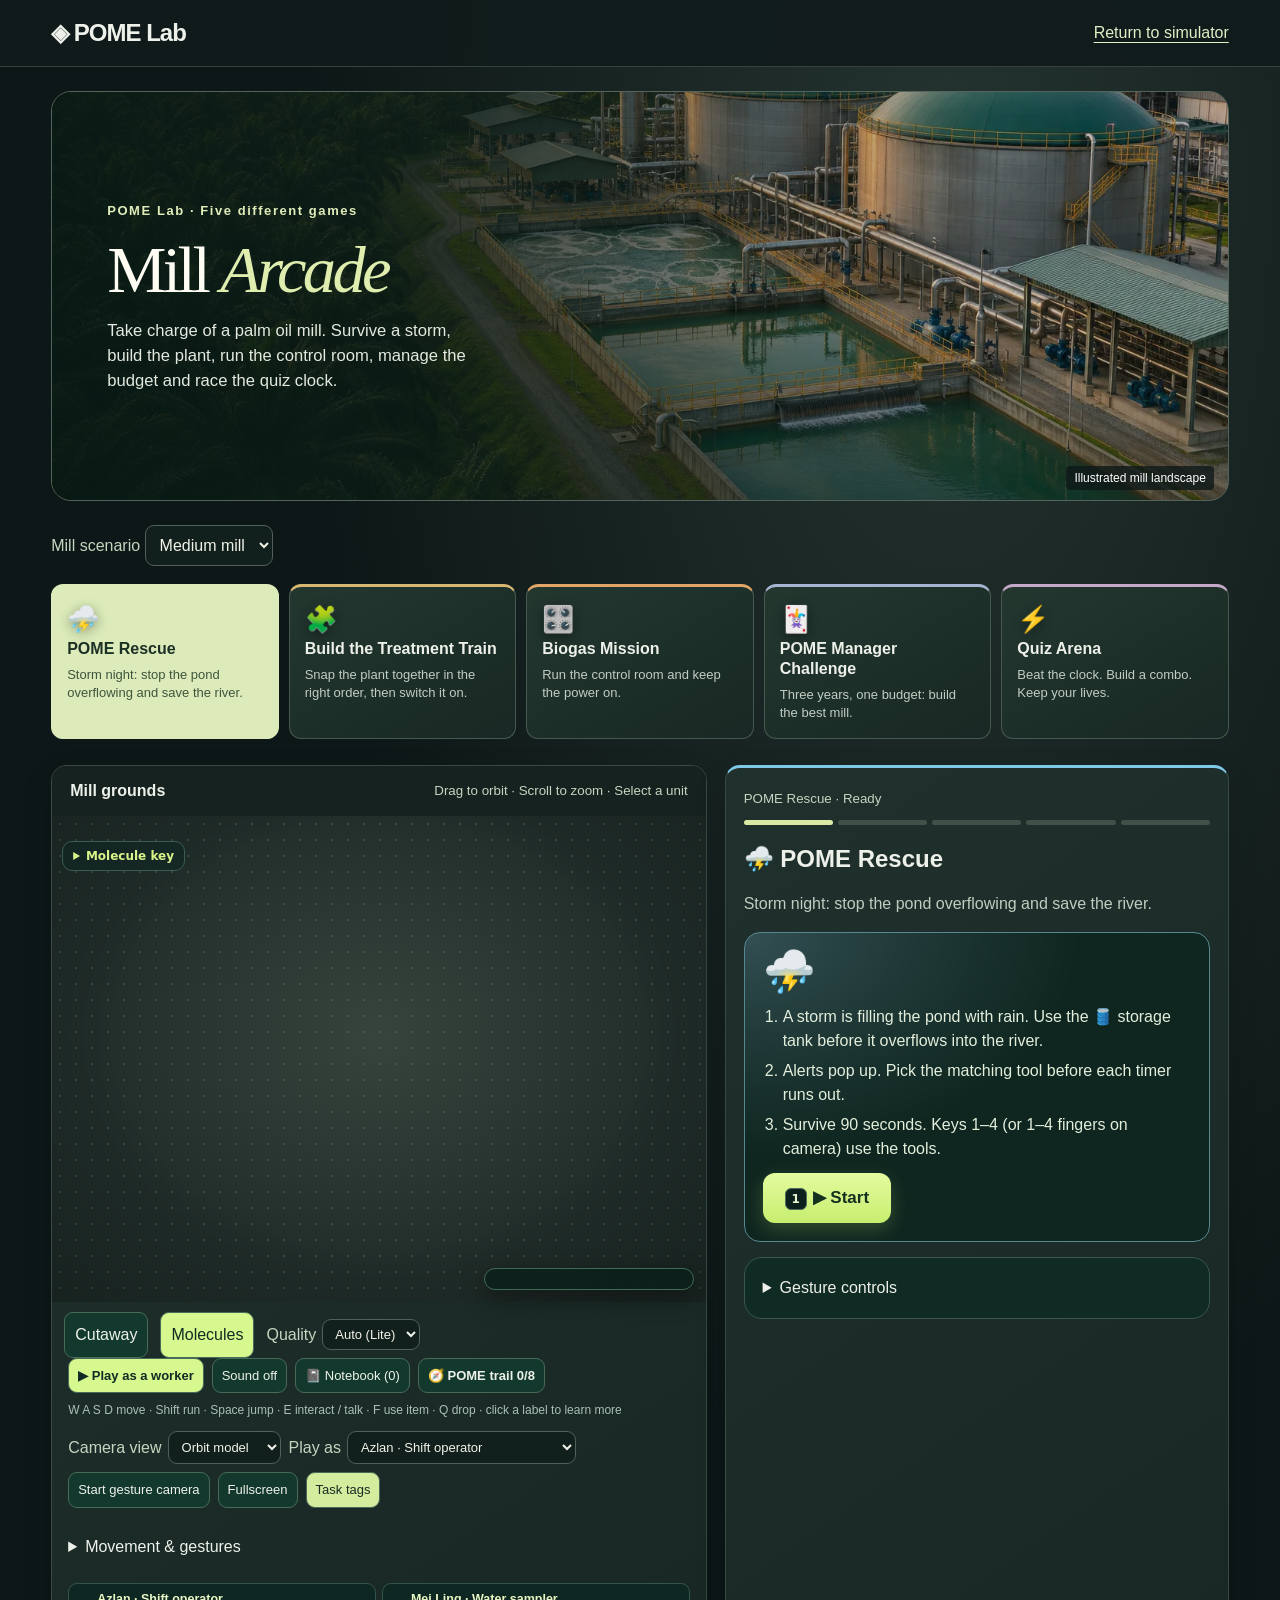
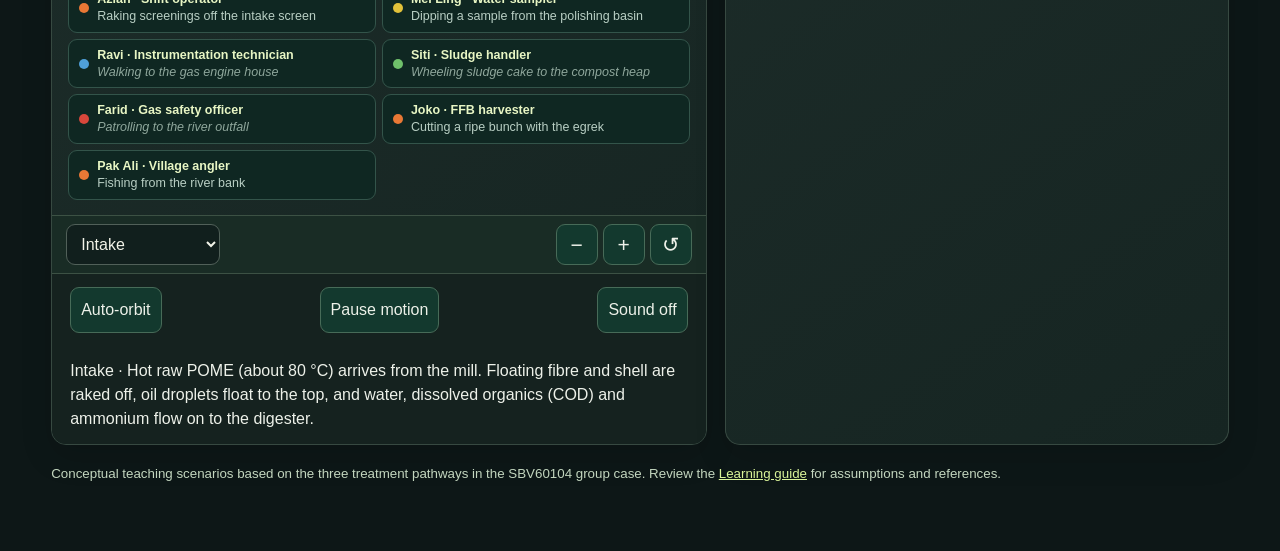
==== arcade.html @ a476e7a6 "Bring the conventional ponds to life: working crew, play mode, molecules - Seven workers with real p" ====
<!doctype html>
<html lang="en"><meta charset="utf-8"><meta name="viewport" content="width=device-width,initial-scale=1"><title>POME Lab · Mill Arcade</title>
<style>
:root{color-scheme:dark;font:16px/1.5 system-ui,sans-serif;color:#eff5df;background:#081e1a}*{box-sizing:border-box}body{margin:0}main,header{max-width:1450px;margin:auto;padding:20px 4vw}header{display:flex;align-items:center;justify-content:space-between;border-bottom:1px solid #416457}a{color:#daf599}button,select,textarea{font:inherit;color:inherit;background:#13392e;border:1px solid #476b58;border-radius:9px;padding:10px;cursor:pointer}button:hover,button:focus-visible,select:focus-visible{outline:2px solid #d4f982}button:disabled{opacity:.65;cursor:default}h1{font-size:clamp(36px,6vw,74px);letter-spacing:-.065em;line-height:1;margin:15px 0;color:#e2fba1}h2{line-height:1.15}p{color:#bfcec0}.layout{display:grid;grid-template-columns:minmax(0,1.55fr) minmax(285px,.85fr);gap:18px}.world,article,details,.record{border:1px solid #385749;border-radius:18px;background:#102b24;padding:18px}.world{padding:0;overflow:hidden;align-self:start}.toolbar{display:flex;align-items:center;justify-content:space-between;gap:8px;flex-wrap:wrap;padding:12px 16px}.world canvas{width:100%;height:clamp(330px,50vh,640px);display:block;touch-action:none}.games{display:grid;grid-template-columns:repeat(auto-fit,minmax(155px,1fr));gap:8px;margin:18px 0}.games button{text-align:left}.games button[aria-pressed=true],.primary{background:#d7f88e;color:#102b24}.actions button{display:block;width:100%;text-align:left;margin:8px 0}.actions b{display:inline-block;margin-right:10px;color:#d9fa95}small,label{color:#c3d6bf}details,.record{margin-top:15px}summary{cursor:pointer}textarea{width:100%;min-height:70px}progress{accent-color:#cafa79}.result{border-left:3px solid #d7f88e;padding-left:12px}.record{background:#173428}.record li{margin-bottom:5px}[hidden]{display:none!important}@media(max-width:800px){.layout{grid-template-columns:1fr}.world canvas{height:340px}.games{display:flex;overflow:auto}.games button{min-width:145px}}@media print{body{background:white;color:black}header,main>:not(.record),.record button{display:none}.record{background:white;color:black;border:2px solid black}.record p{color:black}}
</style><link rel="stylesheet" href="field.css?v=mission3">
<link rel="stylesheet" href="gesture/panel.css"><link rel="stylesheet" href="process/explore.css?v=shift18"><link rel="stylesheet" href="process/play.css?v=shift18"><link rel="stylesheet" href="games.css?v=shift18"><header><b>◈ POME Lab</b><a href="./index.html">Return to simulator</a></header>
<main><figure class="field-cover"><div><span class="eyebrow">POME Lab · Five different games</span><h1>Mill <em>Arcade</em></h1><p>Take charge of a palm oil mill. Survive a storm, build the plant, run the control room, manage the budget and race the quiz clock.</p></div><figcaption>Illustrated mill landscape</figcaption></figure>
<label>Mill scenario <select id="scenario"><option value="small">Small mill</option><option value="medium" selected>Medium mill</option><option value="large">Large mill</option></select></label>
<div class="games" id="games" aria-label="Choose a game"></div><div class="layout"><div class="world"><div class="toolbar"><b>Mill grounds</b><small>Drag to orbit · Scroll to zoom · Select a unit</small></div><canvas id="plant" tabindex="0" aria-label="Interactive three-dimensional palm oil mill"></canvas><div class="toolbar"><button id="orbit">Auto-orbit</button><button id="motion">Pause motion</button><button id="sound">Sound off</button></div><div class="toolbar"><span id="inspect" aria-live="polite">Select a plant unit to inspect it.</span></div></div>
<article><small id="progress"></small><h2 id="mission"></h2><p id="brief"></p><div class="actions" id="actions"></div><p id="feedback" role="status"></p><button class="primary" hidden id="next">Continue</button><details><summary>Gesture controls</summary><section id="gesturePanel" lang="ms"><h2>Kawalan gesture</h2><label for="power">Mod kawalan</label> <select id="power"><option value="gesture">1–4 Jari</option><option value="face">Gerak Kepala</option><option value="orb">Magic Orb</option><option value="fire">Fireball</option><option value="menu">Kursor AI &amp; loji 3D</option><option value="practice">Akademi Gesture</option><option value="board">Padankan stesen rawatan</option><option value="valve">Latihan injap aliran</option></select><p id="powerHint"></p><button id="aiCursorToggle" disabled>Kamera kuiz</button> <button id="cameraHelpTop">Bantuan kamera</button> <button id="gestureSettings">Tetapan</button> <button id="gestureReset">Reset kawalan</button><p data-camera-status role="status">Kamera belum aktif.</p><div id="activity"></div></section></details></article></div>
<section class="record" hidden id="record"><h2>Certificate of participation</h2><p id="summary"></p><ol id="log"></ol><label>Participant name (optional)<input id="learner" placeholder="Your name" style="display:block;width:100%;padding:8px;margin-bottom:10px"></label><label>Explain your recommendation and one condition the mill must meet.<textarea id="reflection"></textarea></label><button id="print">Print / save as PDF</button> <button id="again">Play again</button></section><p><small>Conceptual teaching scenarios based on the three treatment pathways in the SBV60104 group case. Review the <a href="./index.html">Learning guide</a> for assumptions and references.</small></p></main>
<script src="plant.js?v=gesture5"></script><script src="missions.js?v=shift18"></script><dialog id="modal"><button id="closeModal" class="close-btn" aria-label="Tutup">×</button><div id="modalBody"></div></dialog><div id="toast" role="status"></div>
<aside id="cameraDock" class="camera-dock" hidden aria-label="Kawalan kamera"><div class="camera-dock-head"><b id="cameraMode">KAMERA AI</b><button id="cameraMinimize" aria-expanded="true" aria-controls="cameraBody" aria-label="Kecilkan atau besarkan kamera">−</button></div><div id="cameraBody"><div class="camera-box"><video id="cameraVideo" autoplay muted playsinline webkit-playsinline></video><canvas id="handCanvas" aria-hidden="true"></canvas></div><div id="fingerLabel" class="finger-label">Pengesanan belum bermula</div></div><div id="trackingQuality" class="tracking-quality" aria-live="off">Tangan belum dikesan</div><div id="calibrationHUD" class="calibration-hud" hidden><strong id="calibrationTitle"></strong><p id="calibrationInstruction"></p><progress id="calibrationProgress" max="1" value="0"></progress><button id="calibrationCancel" class="btn ghost">Batal kalibrasi</button></div><p id="cameraStatus" class="camera-status" role="status" aria-live="polite">Kamera belum aktif.</p><div class="camera-controls"><button class="btn" id="cameraStart">Aktifkan kamera</button><button class="btn ghost" id="cameraStop" disabled>Tutup</button><button class="btn ghost" id="cameraFlip" aria-label="Tukar kamera depan atau belakang">↻ Kamera</button><button class="btn ghost" id="faceCalibrate" hidden>Kalibrasi wajah</button><button class="btn ghost" id="handCalibrate">Kalibrasi tangan</button><button class="btn ghost" id="cameraSettingsBtn">⚙ Kawalan</button><button class="btn ghost" id="cameraHelpBtn">Bantuan kamera</button></div><label class="toggle-row"><input type="checkbox" id="cameraCompatible">Mod Serasi (kamera asas)</label></aside>
<section id="cameraHelp" class="camera-help-panel" hidden aria-label="Bantuan izin kamera"><button id="cameraHelpClose" class="close-btn" aria-label="Tutup bantuan kamera">×</button><div class="eyebrow">ANDROID · IPHONE · IPAD · TABLET</div><h2>Tiada prompt kamera?</h2><p id="cameraContext"></p><ol><li>Buka pautan permainan terus dalam <b>Chrome pada Android</b> atau <b>Safari pada iPhone/iPad</b>. Pelayar dalam WhatsApp, Instagram atau aplikasi lain mungkin menyekat permintaan kamera.</li><li>Tekan <b>Aktifkan kamera</b>, kemudian pilih <b>Benarkan / Allow</b> pada prompt pelayar.</li><li>Jika pernah disekat, buka tetapan laman pada ikon di sebelah alamat. Benarkan Kamera dan muat semula. Semak juga izin kamera pelayar dalam tetapan peranti.</li><li>Tutup aplikasi kamera atau panggilan video lain. Cuba <b>Mod Serasi</b> atau tukar kamera.</li></ol><p>Pelayar dan peranti mengawal izin kamera. Permainan tidak boleh memaksa prompt atau membatalkan sekatan peranti.</p><div class="actions-row"><a id="cameraDirect" class="btn" rel="noopener" target="_blank">Buka tab penuh ↗</a><a id="cameraChrome" class="btn secondary" hidden>Buka Chrome ↗</a><button id="cameraCopy" class="btn secondary">Salin pautan</button></div><input id="cameraUrl" readonly hidden aria-label="Pautan permainan untuk disalin"></section>
<div id="ai-virtual-cursor" class="ai-virtual-cursor" hidden aria-hidden="true"><span>✦</span></div>
<script src="gesture/camera-support.js"></script><script src="arcade.js?v=shift18"></script>
<script type="module" src="gesture/pome.mjs?v=shift3"></script></html>
---- field.css ----
@media screen {
:root{--bg:#0d1717;--panel:#172525;--line:#35433e;--muted:#bdc9be;--lime:#ddf3a3;color-scheme:dark}
body{background:radial-gradient(ellipse at 74% 8%,#243330 0,transparent 48%),#0d1717;color:#edf1e9;font-family:Inter,"Segoe UI",sans-serif}
header{max-width:none;margin:0;padding:15px max(4%,calc((100vw - 1440px)/2));background:#101b1bf2;border-bottom:1px solid #34433d;gap:24px}
header .brand,header>b{font-weight:750;letter-spacing:-1px;font-size:24px;white-space:nowrap}header .tag{display:none}
header a{color:#e1eec6;text-underline-offset:4px}nav{align-items:center;gap:4px}nav button{border-radius:40px;padding:8px 15px}
main{max-width:1540px;margin:auto;padding:24px 4% 50px}
.field-cover{position:relative;isolation:isolate;overflow:hidden;padding:clamp(25px,4.3vw,70px);min-height:clamp(300px,32vw,450px);border:1px solid #53645a;border-radius:20px;display:flex;align-items:center;margin:0 0 24px;background:#203329 url('mill-aerial.webp') center 52% / cover}
.field-cover:before{content:"";position:absolute;inset:0;background:linear-gradient(90deg,#081915ee 0%,#0a1b16c9 32%,#0a191651 63%,#0b1a170c 100%),linear-gradient(0deg,#13211e70,transparent 45%);z-index:-1}
.field-cover h1{font-family:Georgia,"Times New Roman",serif;font-weight:400;font-size:clamp(45px,5.2vw,85px);line-height:.99;letter-spacing:-.055em;margin:15px 0;color:#fffdf3}
.field-cover h1 em{font-weight:400;color:#dfedaf;font-style:italic}.field-cover p{max-width:39ch;color:#e3e9de;margin:16px 0 0;font-size:clamp(15px,1.3vw,19px);text-wrap:pretty}
.field-cover .eyebrow{color:#e1ecbb;font:650 13px/1.4 "Segoe UI",sans-serif;letter-spacing:.12em}.field-cover figcaption{position:absolute;right:14px;bottom:10px;font-size:12px;background:#0d1919c9;padding:3px 8px;border-radius:4px;color:white}
.grid{grid-template-columns:minmax(255px,.8fr) minmax(0,2.4fr)}.panel,.world,article,.metric,.record,.timeline div{background:linear-gradient(145deg,#20302d,#162522);border-color:#374941;border-radius:15px;box-shadow:0 12px 32px #0002}
.controls label,.metric span{color:#d0d9cc}.controls select,select,textarea{background:#111f1d;color:#f2f3e8;border-color:#516059}.options button,.games button,.actions button{background:#1b2927;border:1px solid #46584f;transition:background .16s,border-color .16s}
.options button:hover,.actions button:hover,.games button:hover{background:#324834;color:#f2f4de;border-color:#bbd387}.options button.active,.games button[aria-pressed=true]{background:#d9eab0;color:#1e3023;border-color:#e3eebe}
.stage,.world canvas{background-color:#202c29;background-image:radial-gradient(ellipse at 50% 45%,#61746555,transparent 65%),radial-gradient(#a4bd9b35 .8px,transparent .9px);background-size:auto,16px 16px}.world canvas{height:clamp(350px,48vh,570px)}
.detail,.world .toolbar{background:#15221f}.toolbar{padding:13px 18px}.toolbar button{min-height:40px}.stagehead{align-items:center}.metric strong{font-variant-numeric:tabular-nums;color:#deedbc}
.games{gap:8px}.games button{padding:14px 16px;align-content:center}.actions button{padding:12px 15px}.actions b{display:inline-grid;place-items:center;width:28px;height:28px;background:#30443a;border-radius:6px;color:#ecf8d2}
.result{background:#263d30;padding:12px 16px;color:#eff4e6}.world{overflow:hidden}.stage svg{height:clamp(280px,30vw,420px)}
@media(max-width:800px){header{flex-wrap:wrap;gap:6px}header nav{margin-top:0;max-width:100%}nav button,nav a{font-size:14px}.grid{grid-template-columns:1fr}.field-cover{min-height:295px}.field-cover:before{background:linear-gradient(90deg,#091914e0,#11251c83 73%,#081a1644)}.field-cover figcaption{font-size:10px}.games{scroll-snap-type:x proximity}.games button{scroll-snap-align:start}.stagehead{flex-wrap:wrap}.world canvas{height:350px}main{padding:16px 4% 42px}}
}
@media screen {
.games{display:grid;grid-template-columns:repeat(5,minmax(0,1fr));gap:10px;margin:18px 0 26px}
.games button{display:flex;flex-direction:column;align-items:flex-start;justify-content:flex-start;gap:7px;position:relative;padding:19px 15px 16px;border-radius:12px;border-top:3px solid var(--mission-tone,#76ada5);background:linear-gradient(150deg,#23372f,#182824)}
.games button[data-id=train]{--mission-tone:#d7b772}.games button[data-id=biogas]{--mission-tone:#e2a568}.games button[data-id=manager]{--mission-tone:#a7b5d2}.games button[data-id=arena]{--mission-tone:#c5a9c9}
.games strong{font-weight:650;line-height:1.25}.games small{font-size:13px;line-height:1.4;color:#c1cdc3}.games button[aria-pressed=true]{background:#dcebb9;border-color:#dcebb9;color:#1c3025}.games button[aria-pressed=true] small{color:#3d553e}
.camera-bar{display:flex;align-items:center;justify-content:flex-end;gap:5px;padding:8px 14px;background:#192c25;border-block:1px solid #3c5144}.camera-bar select{margin-right:auto;max-width:55%}.camera-bar button{min-width:42px;font-size:21px;line-height:1;padding:9px}
.mission-track{display:flex;gap:5px;margin:10px 0 20px}.mission-track span{height:5px;border-radius:4px;flex:1;background:#40514a}.mission-track span.complete{background:#82b89a}.mission-track span.current{background:#daeaa4}
.actions button[data-outcome]{opacity:1}.actions button[data-outcome=success]{border-color:#a8d397;background:#2a4331}.actions button[data-outcome=review]{border-color:#d9b583;background:#443a29}
@media(max-width:950px){.games{display:flex;overflow-x:auto;padding-bottom:6px}.games button{min-width:180px;max-width:205px;flex:1 0 auto}}
}
---- gesture/panel.css ----
[hidden]{display:none!important}.ai-toggle,.camera-help-top{border:1px solid #38605e;border-radius:10px;background:#143b3d;color:var(--mint);padding:10px 12px;min-height:44px;white-space:nowrap;font-size:11px}.ai-toggle[aria-pressed=true]{box-shadow:0 0 18px #74edc82b;background:#21574f}.camera-help-top{background:var(--panel);min-width:44px}.camera-dock{position:fixed;right:18px;bottom:max(18px,env(safe-area-inset-bottom));width:292px;z-index:60;background:#0b2332f5;border:1px solid #3f686b;border-radius:17px;padding:12px;box-shadow:0 12px 60px #0009;max-height:85dvh;overflow:auto;backdrop-filter:blur(18px)}.camera-dock-head{display:flex;align-items:center;justify-content:space-between;gap:10px;font-size:10px;color:var(--mint);letter-spacing:1.5px}.camera-dock-head button{border:0;background:#1c3c49;border-radius:8px;min-width:44px;min-height:36px;font-size:22px}.camera-dock .camera-box{position:relative;aspect-ratio:4/3;height:auto;max-height:none;margin-top:8px;border:1px solid var(--line);border-radius:10px;overflow:hidden;background:#030d14}.camera-box video,.camera-box canvas{position:absolute;inset:0;width:100%;height:100%;object-fit:fill;transform:scaleX(-1)}.camera-box video{display:block}.camera-dock .camera-status{margin:9px 0;font-size:11px;line-height:1.5;min-height:32px}.finger-label{padding:8px 2px 0;color:#ffe290;font-size:10px;line-height:1.5}.camera-controls{display:flex;gap:6px;flex-wrap:wrap}.camera-dock .btn{padding:9px 10px;font-size:10px;min-height:40px}.camera-dock .toggle-row{margin:10px 0 0}.camera-dock.minimized #cameraBody{display:none}.camera-dock.minimized .camera-status{max-height:36px;overflow:hidden}.camera-help-panel{position:fixed;inset:50% auto auto 50%;transform:translate(-50%,-50%);z-index:90;width:min(620px,calc(100% - 24px));max-height:90dvh;overflow:auto;border:1px solid #57797e;background:#102b3a;border-radius:20px;padding:30px;box-shadow:0 0 0 100vmax #020b14c9}.camera-help-panel h2{margin-top:16px}.camera-help-panel li{margin-bottom:12px;line-height:1.65;color:#bed1d9}.camera-help-panel p{font-size:12px}.camera-help-panel ol{padding-left:22px}.camera-help-panel input{width:100%;padding:12px;background:var(--bg);color:var(--text)}.actions-row{display:flex;flex-wrap:wrap;gap:9px}.ai-virtual-cursor{position:fixed;z-index:2000;pointer-events:none;width:48px;height:48px;transform:translate(-50%,-50%);border-radius:50%;background:conic-gradient(#ffe177 var(--ai-progress,0%),#74edc833 0);padding:4px;filter:drop-shadow(0 0 12px #74edc8)}.ai-virtual-cursor span{display:grid;place-items:center;width:100%;height:100%;border-radius:50%;background:#0b3545e8;border:1px solid #a1ffe5;font-size:25px;color:#a1ffe5}.ai-virtual-cursor.gun{filter:drop-shadow(0 0 14px #ff7777)}.ai-virtual-cursor.gun span{color:#ff7777;border-color:#ff7777}.ai-virtual-cursor.pinching span{background:#967931;color:#fff2b3;transform:scale(.8)}.ai-virtual-cursor.fire{filter:drop-shadow(0 0 20px #ff8f4d)}.ai-virtual-cursor.fire span{background:#a33b20;color:#ffe6a4;border-color:#ffb16d}.ai-target{outline:3px solid #ffe177!important;outline-offset:3px;box-shadow:0 0 20px #ffe17744!important}.ai-gun-target{outline:3px solid #ff7777!important;outline-offset:4px;box-shadow:0 0 25px #ff555566!important}.ai-select-option{display:block;width:100%;margin-top:10px}.record-hash{overflow-wrap:anywhere}.scorecard-big{font:700 50px 'Space Grotesk',sans-serif;color:var(--mint);margin:20px 0}.scorecard-big small{font-size:24px;color:var(--muted)}.qr-display{margin:20px 0}.qr-display canvas{display:block;width:min(100%,320px);height:auto;image-rendering:pixelated;border-radius:8px}.scorecard-page{max-width:850px;margin:auto}.stage-links{margin:25px 0}.stage-links>a{display:block;padding:25px;border:1px solid #385862;background:linear-gradient(125deg,#173c42,#1d2942);border-radius:20px}.stage-links h3{font-size:23px;margin:14px 0 10px}.stage-links p{font-size:12px}.result-actions{flex-wrap:wrap;gap:10px}
.board-toolbar{display:flex;flex-wrap:wrap;align-items:center;gap:10px;margin:20px 0}.board-toolbar label{display:flex;align-items:center;gap:10px;flex-wrap:wrap;margin-left:auto;color:var(--muted);font-size:12px}.board-toolbar input{width:140px;min-height:44px;accent-color:var(--mint)}.board-viewport{position:relative;overflow:auto;height:min(70dvh,760px);min-height:350px;border:1px solid #3c626b;border-radius:20px;background:radial-gradient(ellipse at top right,#1e494d88,transparent 55%),#0c202e;overscroll-behavior:contain;scrollbar-color:#4c8a85 #122b37}.board-surface{width:980px;transform-origin:top left;display:grid;grid-template-columns:300px 1fr;gap:45px;padding:28px;background-image:radial-gradient(#74edc81c 1px,transparent 1px);background-size:22px 22px}.board-palette h2{font-size:23px;line-height:1.3;margin:10px 0 24px}.board-palette{display:flex;flex-direction:column;gap:10px}.board-stations{display:grid;grid-template-columns:1fr 1fr;align-content:start;gap:14px;padding-top:15px}.bio-card{position:relative;display:flex;flex-direction:column;text-align:left;gap:8px;padding:18px 20px;min-height:82px;color:#e4fff6;border:1px solid #4f9a91;border-radius:14px;background:linear-gradient(120deg,#215b54,#173e48);box-shadow:0 5px 15px #0003;touch-action:none;user-select:none}.bio-card span{font-weight:700;font-size:17px}.bio-card small{font-size:11px;color:#aad7ca}.bio-card.selected{outline:3px solid #ffe177;outline-offset:2px}.bio-card.placed{background:#193a45;border-color:#426575}.bio-station{display:flex;flex-direction:column;gap:12px;padding:18px;min-height:196px;text-align:left;background:#142a3be8;border:1px dashed #608c95;border-radius:16px;color:var(--text)}.bio-station b{font-size:10px;letter-spacing:2px;color:#a99de4}.station-clue{font-size:13px;line-height:1.6;flex:1}.station-card{font-size:12px;color:var(--muted);background:#08192399;border-radius:8px;padding:12px;line-height:1.5}.bio-station.occupied{border-style:solid;border-color:#71bfa9}.occupied .station-card{color:var(--mint);font-weight:bold}.board-drag-ghost{position:fixed;z-index:1900;transform:translate(-50%,-50%) rotate(-3deg);display:flex;flex-direction:column;gap:7px;width:200px;border:2px solid #ffe177;background:#22584ef2;box-shadow:0 0 40px #74edc866;border-radius:15px;padding:18px;color:#e9fff3;pointer-events:none}.board-drag-ghost small{font-size:10px;color:#accbbd}
@media(max-width:650px){.board-surface{grid-template-columns:1fr;gap:20px;padding:15px}.board-palette{display:grid;grid-template-columns:1fr 1fr;gap:9px}.board-palette>.eyebrow,.board-palette>h2{grid-column:1/-1}.board-palette h2{font-size:20px;margin:0 0 8px}.bio-card{padding:13px 10px;min-height:78px}.bio-card span{font-size:14px}.bio-card small{font-size:10px}.board-stations{gap:9px;padding-top:0}.bio-station{padding:12px;min-height:212px}.station-clue{font-size:12px}.station-card{padding:9px;font-size:11px}}
.tracking-quality{font-size:10px;color:#a3b7c3;padding:8px 0;line-height:1.5}.tracking-quality.ready{color:#8ff2cf}.tracking-quality.paused{color:#ffda97}.calibration-hud{padding:13px;background:#173b46;border:1px solid #73aa9d;border-radius:12px;margin:7px 0}.calibration-hud strong{font-size:12px;color:#d4fff1}.calibration-hud p{font-size:11px;line-height:1.6;margin:8px 0}.calibration-hud progress{width:100%;height:12px;accent-color:var(--mint)}.calibration-hud button{margin-top:8px}.camera-settings{display:grid;gap:18px;margin:25px 0}.camera-settings label{display:grid;gap:8px;font-size:12px;color:#bed5df}.camera-settings label.toggle-row{display:flex;margin:0}.camera-settings input[type=range]{width:100%;min-height:38px;accent-color:var(--mint)}.camera-settings select{width:100%;padding:12px;background:#112f3c;color:#e7f8f5;border:1px solid #40606c;border-radius:9px}.camera-settings b{color:var(--mint)}
.practice-layout{display:grid;grid-template-columns:1fr 1.2fr;gap:30px}.practice-brief{border:1px solid #385c63;background:#112e3b;border-radius:22px;padding:30px}.practice-brief h2{font-size:28px;margin:14px 0}.practice-symbol{font-size:70px;line-height:1.4}.practice-brief p{font-size:13px}.practice-steps{display:flex;gap:10px;margin:25px 0}.practice-steps span{display:grid;place-items:center;width:45px;height:45px;background:#1b3d4a;border-radius:50%;border:1px solid #41616a}.practice-steps .active{border-color:#ffe177;box-shadow:0 0 15px #ffe17733}.practice-steps .complete{background:#215b4c;color:#c8ffe3}.practice-playfield{position:relative;border:1px solid #446a80;border-radius:22px;overflow:hidden;min-height:390px;background:radial-gradient(ellipse,#204953,#112638 70%)}.practice-orbit{position:absolute;inset:10%;border:1px solid #80d6d533;border-radius:50%;transform:rotate(-25deg)}.practice-orbit:after{content:'';position:absolute;inset:10%;border:1px dashed #80d6d533;border-radius:50%}.practice-target{position:absolute;left:50%;top:42%;transform:translate(-50%,-50%);width:105px;height:105px;border-radius:50%;border:2px solid #b8fff0;background:radial-gradient(circle at 35% 25%,#85eacc,#176276 60%,#14394d);box-shadow:0 0 50px #74edc844;font-size:36px;animation:targetFloat 7s ease-in-out infinite}.practice-target small{display:block;font-size:9px;letter-spacing:1px;margin-top:4px}.practice-mode{position:absolute;bottom:16px;left:15px;right:15px;text-align:center;font-size:11px;margin:0}.practice-swipe{position:absolute;inset:25% 10%;text-align:center;font-size:65px}.practice-swipe span,.practice-swipe small{display:block;font-size:14px;color:#bce3db;line-height:2}.practice-swipe small{font-size:11px;color:#96b9c6}.practice-finished{text-align:center;border:1px solid #548174;border-radius:22px;padding:45px;background:radial-gradient(ellipse at top,#27574e,#132e3b)}.practice-finished .actions-row{justify-content:center}.practice-finished .practice-symbol{color:#a8ffe3}.ai-target,.ai-gun-target{transition:outline-color .1s}.ai-target:after,.ai-gun-target:after{pointer-events:none}.practice-target.ai-target,.practice-target.ai-gun-target{animation-play-state:paused;background:conic-gradient(#ffe177 var(--dwell,0%),#245b65 0)}
@keyframes waterRise{from{transform:translateY(35px);opacity:0}30%{opacity:1}to{transform:translateY(-120px);opacity:0}}@keyframes targetFloat{0%,100%{margin-left:-35px;margin-top:-10px}50%{margin-left:35px;margin-top:35px}}
@media(max-width:700px){.adventure-grid{grid-template-columns:1fr}.adventure-card{display:grid;grid-template-columns:110px 1fr}.adventure-card>img{height:100%;min-height:225px}.adventure-card h2{font-size:21px}.adventure-card p{min-height:0}.adventure-card .eyebrow{font-size:8px}.practice-banner{gap:14px;padding:22px}.practice-banner>span{font-size:35px}.practice-banner h2{font-size:21px}.practice-banner>b{display:none}.mission-heading{align-items:start;flex-direction:column;gap:12px}.mission-heading h2{font-size:21px}.blood-map{height:570px}.blood-station{width:clamp(88px,29vw,105px);font-size:10px;padding:10px 5px;min-height:44px}.blood-center{left:33%;top:32%;width:34%}.blood-center small{font-size:7px;letter-spacing:.5px}.blood-cell{width:40px;height:40px}.mission-instruction{flex-direction:column;gap:8px}.stoma-layout{grid-template-columns:1fr;padding:15px}.stoma-model{min-height:340px}.stoma-controls h3{font-size:21px}.stoma-label{font-size:9px}.gas-stage{grid-template-columns:1fr 14px 1fr;min-height:370px}.gas-zone{padding:20px 8px;min-height:370px}.gas-zone .eyebrow{font-size:7px;line-height:1.6}.gas-zone h3{font-size:22px}.concentration{font-size:11px}.gas-membrane span{font-size:7px;padding:8px 3px}.molecule{width:62px;height:62px;font-size:23px}.gas-drop{font-size:10px;bottom:20px;left:5%;width:90%;padding:8px 4px}.gas-motes{font-size:15px;letter-spacing:1px}.practice-layout{grid-template-columns:1fr;gap:16px}.practice-brief{padding:23px}.practice-playfield{min-height:320px}.practice-symbol{font-size:55px}.adventure-tools .btn{font-size:10px;flex:1}.adventure-tools{gap:8px}.camera-dock{max-height:64dvh}.camera-dock .tracking-quality{font-size:9px;padding:4px 0}body:has(.camera-dock:not([hidden])) .app-shell{padding-bottom:440px}.camera-dock.minimized .tracking-quality{display:none}.calibration-hud{padding:10px}.calibration-hud p{font-size:10px}.camera-dock .camera-box{max-height:83px}}
.camera-dock.minimized .camera-controls>button:not(#cameraStop):not(#cameraSettingsBtn){display:none}.camera-dock.minimized .toggle-row{display:none}@media(max-width:700px){body:has(.camera-dock.minimized:not([hidden])) .app-shell{padding-bottom:190px}}
.camera-dock.minimized #cameraBody{display:flex!important;gap:8px;align-items:center}.camera-dock.minimized .camera-box{display:block;width:60px;height:45px;aspect-ratio:4/3;flex:none;margin-top:4px}.camera-dock.minimized .finger-label{font-size:9px;padding-top:0;flex:1}@media(max-width:700px){body:has(.camera-dock.minimized:not([hidden])) .app-shell{padding-bottom:240px}}
.answer-delay-control{margin-top:14px;padding:14px;border:1px solid #527c70;border-radius:12px;background:#0e2633}.answer-delay-control label{display:flex;justify-content:space-between;gap:12px;font-size:13px;color:#dbece9}.answer-delay-control strong{color:#ffe49b;white-space:nowrap}.answer-delay-control input{display:block;width:100%;min-height:38px;accent-color:#ffe49b;cursor:pointer;touch-action:pan-y}.answer-delay-scale{display:flex;justify-content:space-between;font-size:11px;color:#bcd3dc}.answer-delay-control small{display:block;margin-top:8px;font-size:11px;color:#bcd3dc;line-height:1.6}.option[data-answer-countdown]{position:relative}.option[data-answer-countdown]:after{content:attr(data-answer-countdown);position:absolute;right:8px;bottom:2px;font-size:10px;color:#ffe49b;background:#132c36;padding:0 5px;border-radius:4px;line-height:1.6;pointer-events:none}
:root{--mint:#bcea91;--line:#365b49;--panel:#17372c;--sub:#b5c8bd;--text:#eff5df}
#gesturePanel h2{font-size:1.3rem}#gesturePanel select{max-width:100%}
#gesturePanel button{margin:2px}.actions [data-answer]{position:relative}
#modal,.camera-help-panel{background:#102e27;color:#eff5df;max-width:min(560px,94vw);max-height:85dvh;overflow:auto;border:1px solid #416b58;border-radius:16px;padding:20px}
#modal::backdrop{background:#071712bb}.camera-settings label{display:grid;gap:.2rem;margin:.6rem 0}
#toast.show{position:fixed;bottom:1rem;left:1rem;z-index:90;padding:.7rem;background:#17392e;color:white;border-radius:8px}#toast:not(.show){display:none}
#activity:not(:empty){margin:1rem 0}#activity h1{font-size:1.6rem}#activity .practice-layout{grid-template-columns:1fr}#activity .board-viewport{max-width:100%}.layout article{min-width:0}
#gesturePanel button:focus-visible{outline:2px solid #d7ff94}
---- process/explore.css ----
.reactor-explore{padding:0 16px 15px;display:flex;flex-wrap:wrap;align-items:center;gap:8px}.reactor-explore label{display:flex;align-items:center;gap:6px}.reactor-explore button,.reactor-explore select{width:auto;margin:0;padding:7px 9px;font-size:13px}.reactor-explore details{flex:1 0 100%;padding:4px 0;background:none;border:0}.reactor-explore summary{cursor:pointer}.reactor-explore details p{max-width:66ch;margin:.5em 0}.reactor-explore .walkpad{display:flex;gap:4px}.reactor-explore .walkpad[hidden],.reactor-frame video[hidden]{display:none}.walkpad button{touch-action:none;min-width:40px}.reactor-frame video{position:absolute;top:10px;right:10px;width:84px;height:63px;object-fit:cover;transform:scaleX(-1);border:1px solid #9db1a5;border-radius:8px}.reactor-view:fullscreen{background:#102823;overflow:auto}.reactor-view:fullscreen canvas{height:72dvh}.reactor-explore .tracking{font-size:.85rem;color:#d6e8b7}
.hand-aim{position:absolute;width:19px;height:19px;transform:translate(-50%,-50%);border:2px solid #ffdb80;border-radius:50%;box-shadow:0 0 0 2px #18302f;pointer-events:none}.hand-aim[hidden]{display:none}
.reactor-caption{max-width:min(44ch,86%);line-height:1.4}
.reactor-explore button[aria-pressed=true]{background:#d3ec9d;color:#172d24}
.crew-board{flex:1 0 100%;display:grid;grid-template-columns:repeat(auto-fit,minmax(210px,1fr));gap:6px;margin:4px 0 0;padding:0;list-style:none}
.crew-board li{display:grid;grid-template-columns:10px 1fr;column-gap:8px;align-items:center;padding:7px 10px;border:1px solid #33544a;border-radius:9px;background:#0f2722;font-size:12.5px;line-height:1.35}
.crew-board li i{grid-row:span 2;width:10px;height:10px;border-radius:50%;background:#e97835}
.crew-board li[data-crew="1"] i{background:#e2c13a}.crew-board li[data-crew="3"] i{background:#6fc06b}
.crew-board li b{color:#e8f6c4;font-weight:650}.crew-board li span{color:#b9cfc4}
.crew-board li[data-job=walk] span{color:#8fa79c;font-style:italic}
.chem-legend{position:absolute;top:10px;left:10px;max-width:min(300px,62%);max-height:calc(100% - 60px);overflow:auto;background:#10262394;backdrop-filter:blur(6px);border:1px solid #3b5d53;border-radius:10px;padding:6px 10px;font:12px/1.35 system-ui,sans-serif;color:#dfeee6;z-index:2}
.chem-legend[hidden]{display:none}
.chem-legend summary{cursor:pointer;font-weight:650;color:#d9f58a}
.chem-legend ul{list-style:none;margin:6px 0;padding:0;display:grid;gap:5px}
.chem-legend li{display:grid;grid-template-columns:46px 1fr;column-gap:6px}
.chem-legend li small{grid-column:2;color:#a9c0b6;font-size:11px}
.chem-legend .atoms{grid-row:span 2;display:flex;align-items:center;gap:1px}
.chem-legend i{display:inline-block;width:10px;height:10px;border-radius:50%;box-shadow:inset -2px -2px 3px #0005}
.chem-legend .atom-key{display:flex;gap:9px;margin:4px 0;color:#cfe1d6}.chem-legend .atom-key span{display:flex;align-items:center;gap:3px}
.chem-legend .scale-note{margin:4px 0 2px;color:#a9c0b6;font-size:10.5px}
@media(max-width:720px){.chem-legend{max-width:78%}}
.crew-board li[data-crew="2"] i{background:#4f9fd8}
.mill-gpu>button[aria-pressed=true]{background:#d7f88e;color:#102b24}.mill-gpu>button{margin:10px 0 0 12px}
.crew-board li[data-crew="4"] i{background:#d8473b}
.hd-badge{position:absolute;top:10px;right:12px;padding:3px 9px;border-radius:6px;background:#d9f58a;color:#102b27;font:800 12px/1.4 system-ui,sans-serif;letter-spacing:.08em;box-shadow:0 2px 8px #0006;pointer-events:none;z-index:2}.hd-badge[hidden]{display:none}
.reactor-controls .quality select,.mill-gpu .quality select{padding:6px 8px;font-size:13px}.mill-gpu>.quality{margin:10px 0 0 12px;display:inline-flex;gap:6px;align-items:center;color:#c3d6bf}
---- process/play.css ----
/* Play layer HUD for the Mill Arcade. */
.play-hud{position:absolute;inset:0;pointer-events:none;font:13px/1.4 system-ui,sans-serif;color:#eef6e6;z-index:3}
.play-hud [hidden]{display:none!important}
.play-hud button{pointer-events:auto}
.play-toast{position:absolute;top:12px;left:50%;transform:translate(-50%,-8px);max-width:min(560px,80%);padding:8px 14px;border-radius:10px;background:#0f2622e6;border:1px solid #4c7a68;opacity:0;transition:opacity .25s,transform .25s;text-align:center}
.play-toast.show{opacity:1;transform:translate(-50%,0)}
.play-prompt{position:absolute;bottom:16%;left:50%;transform:translateX(-50%);padding:7px 14px;border-radius:999px;background:#102b27e8;border:1px solid #d9f58a;color:#e9fbb8;font-weight:650;white-space:nowrap;box-shadow:0 4px 14px #0007}
.play-status{position:absolute;left:12px;bottom:12px;display:flex;flex-direction:column;gap:5px;padding:7px 10px;border-radius:10px;background:#0f2622d9;border:1px solid #3f6458;min-width:150px}
.play-stamina{display:block;height:6px;border-radius:4px;background:#2a463e;overflow:hidden}.play-stamina i{display:block;height:100%;width:100%;background:linear-gradient(90deg,#9be36a,#d9f58a);transition:width .1s}
.play-quests{position:absolute;right:10px;top:42px;width:min(270px,44%);padding:6px 10px;border-radius:10px;background:#0f2622e0;border:1px solid #3f6458;pointer-events:auto}
.play-quests summary{cursor:pointer;font-weight:700;color:#d9f58a}.play-quests summary b{color:#eef6e6;font-weight:600}
.play-quests ol{margin:6px 0 2px;padding-left:18px;display:grid;gap:5px}.play-quests li b{display:block;font-weight:650}.play-quests li small{color:#a9c0b6}.play-quests li.done b{text-decoration:line-through;color:#9bd88a}
.play-card{position:absolute;right:10px;bottom:12px;width:min(360px,70%);max-height:60%;overflow:auto;padding:12px 14px;border-radius:12px;background:#f4f1e6;color:#1d2423;box-shadow:0 8px 26px #0009;pointer-events:auto}
.play-card h4{margin:0 34px 6px 0;font-size:15px}.play-card p{margin:0;white-space:pre-line;color:#2c3836}
.play-card .close,.play-card .speak{position:absolute;top:6px;width:26px;height:26px;padding:0;border-radius:50%;border:0;background:#1f4d3f;color:#fff;cursor:pointer;line-height:1}
.play-card .close{right:8px}.play-card .speak{right:40px;background:#2d6fb0}
.play-talk{position:absolute;left:50%;bottom:10px;transform:translateX(-50%);width:min(620px,94%);padding:10px 14px;border-radius:14px;background:#0f2622f2;border:1px solid #d9f58a;box-shadow:0 10px 30px #000a;pointer-events:auto}
.play-talk header{display:flex;align-items:center;gap:8px}.play-talk header b{color:#d9f58a;font-size:14px;flex:1}.play-talk header i{width:10px;height:10px;border-radius:50%;background:#e97835}
.play-talk[data-crew="1"] header i{background:#e2c13a}.play-talk[data-crew="2"] header i{background:#4f9fd8}.play-talk[data-crew="3"] header i{background:#6fc06b}.play-talk[data-crew="4"] header i{background:#d8473b}
.play-talk .close{border:0;background:none;color:#cfe1d6;font-size:20px;cursor:pointer}
.play-talk .line{margin:6px 0 8px;font-size:14.5px;min-height:3.2em}
.play-talk .choices{display:grid;gap:5px}.play-talk .choices button{text-align:left;padding:6px 10px;border-radius:8px;border:1px solid #3f6458;background:#173a32;color:#eef6e6;cursor:pointer;font-size:13px}
.play-talk .choices button:hover,.play-talk .choices button:focus-visible{background:#d9f58a;color:#102b27}
.play-talk kbd{font:600 11px monospace;padding:1px 5px;border-radius:4px;background:#2a463e;color:#d9f58a}
.play-cross{position:absolute;left:50%;top:50%;width:14px;height:14px;margin:-7px 0 0 -7px;display:none}.play-cross.show{display:block}
.play-cross:before,.play-cross:after{content:'';position:absolute;background:#ffffffd9;box-shadow:0 0 2px #000}.play-cross:before{left:6px;top:0;width:2px;height:14px}.play-cross:after{top:6px;left:0;width:14px;height:2px}
.play-tip{position:absolute;padding:3px 8px;border-radius:6px;background:#0f2622ee;border:1px solid #4c7a68;font-size:12px;white-space:nowrap}
.play-actions{position:absolute;right:10px;bottom:12px;display:flex;gap:6px}.play-actions button{padding:10px 12px;border-radius:50%;min-width:58px;min-height:58px;border:1px solid #d9f58a;background:#102b27d9;color:#e9fbb8;font-weight:700;touch-action:none}
.play-bar{flex:1 0 100%;display:flex;flex-wrap:wrap;align-items:center;gap:8px;margin-bottom:4px}
.play-bar .play-go{font-weight:700}.play-bar .play-keys{font-size:12px;color:#a9c0b6}
.play-bar button[aria-pressed=true]{background:#d3ec9d;color:#172d24}
.reactor-frame.locked{cursor:none}
.walkpad .run,.walkpad .jump{min-width:56px}
@media (max-width:720px){.play-bar .play-keys{display:none}.play-card{width:min(320px,88%)}.play-prompt{bottom:30%}}
.play-talk header{padding:0;margin:0;max-width:none;border:0;justify-content:flex-start}
.play-talk{max-height:62%;overflow:auto;padding:8px 12px}
.play-talk .line{min-height:0;margin:4px 0 6px}
@media (min-width:560px){.play-talk .choices{grid-template-columns:1fr 1fr}}
.play-talk .choices button{padding:5px 9px;margin:0;width:auto}
.mill-gpu .fps-meter{margin-left:8px;color:#a9c0b6;font-size:12px}
/* Learning layer */
.learn-hud{position:absolute;inset:0;pointer-events:none;font:13px/1.4 system-ui,sans-serif;color:#eef6e6;z-index:3}
.learn-hud [hidden]{display:none!important}.learn-hud button{pointer-events:auto}
.learn-guide{position:absolute;top:52px;left:50%;transform:translateX(-50%);display:flex;align-items:center;gap:8px;padding:6px 14px 6px 10px;border-radius:999px;background:linear-gradient(135deg,#123a31ee,#0e2a25ee);border:1px solid #d9f58a;box-shadow:0 6px 18px #0008;font-weight:650;white-space:nowrap}
.learn-guide .arrow{display:inline-block;color:#d9f58a;font-style:normal;font-size:18px;transition:transform .15s linear}
.learn-level{position:absolute;left:12px;bottom:74px;min-width:170px;padding:6px 10px;border-radius:10px;background:#0f2622d9;border:1px solid #3f6458;display:grid;gap:3px}
.learn-level b{color:#d9f58a}.learn-level small{color:#a9c0b6;font-size:11px}
.learn-level .bar{display:block;height:6px;border-radius:4px;background:#2a463e;overflow:hidden}.learn-level .bar i{display:block;height:100%;background:linear-gradient(90deg,#f2c14e,#d9f58a);transition:width .4s}
.learn-stages{position:absolute;left:10px;top:46px;margin:0;padding:7px 10px;list-style:none;width:min(250px,42%);border-radius:10px;background:#0f2622d9;border:1px solid #3f6458;display:grid;gap:4px}
.learn-stages li{display:grid;grid-template-columns:1fr auto;gap:0 6px;font-size:11.5px;color:#cfe1d6;padding:2px 4px;border-radius:6px}
.learn-stages li.on{background:#d9f58a22;outline:1px solid #d9f58a88}
.learn-stages .n{font-weight:650}.learn-stages .v{color:#d9f58a;font-variant-numeric:tabular-nums}
.learn-stages .b{grid-column:1/-1;height:4px;border-radius:3px;background:#2a463e;overflow:hidden}.learn-stages .b i{display:block;height:100%;background:linear-gradient(90deg,#7c5a33,#c49a4a)}
.learn-stages li:nth-child(n+3) .b i{background:linear-gradient(90deg,#4f8a6a,#9fe3d6)}
.learn-stages .note{color:#8fa79c;font-size:10.5px;font-style:italic;display:block}
.learn-quiz,.learn-book{position:absolute;left:50%;top:50%;transform:translate(-50%,-50%);width:min(520px,92%);max-height:86%;overflow:auto;padding:14px 16px;border-radius:16px;background:linear-gradient(160deg,#f6f3e8,#ebe6d6);color:#1d2423;box-shadow:0 18px 50px #000b;pointer-events:auto}
.learn-quiz .by{color:#5c6b66;font-weight:600}.learn-quiz h4{margin:4px 0 10px;font-size:16px}
.learn-quiz .opts{display:grid;gap:6px}.learn-quiz .opts button{text-align:left;padding:8px 10px;border-radius:9px;border:1px solid #c9c3b0;background:#fff;color:#1d2423;cursor:pointer;font-size:13.5px}
.learn-quiz .opts button:hover:not(:disabled){background:#e9f6c6}.learn-quiz .opts button[data-state=right]{background:#cdeec0;border-color:#5aa34a}.learn-quiz .opts button[data-state=wrong]{background:#f6d2c8;border-color:#c45a3a}
.learn-quiz kbd{font:600 11px monospace;padding:1px 5px;border-radius:4px;background:#1f4d3f;color:#d9f58a}
.learn-quiz .why{margin:10px 0 0;color:#2c3836}.learn-quiz .next{margin-top:10px;padding:8px 14px;border-radius:9px;border:0;background:#1f4d3f;color:#e9fbb8;font-weight:700;cursor:pointer}
.learn-book header{display:flex;justify-content:space-between;align-items:center;margin:0;padding:0;border:0;max-width:none}.learn-book header b{font-size:16px}
.learn-book .close{border:0;background:#1f4d3f;color:#fff;border-radius:50%;width:26px;height:26px;padding:0;cursor:pointer}
.learn-book h5{margin:12px 0 4px;color:#1f4d3f}.learn-book ul{margin:0;padding-left:18px;display:grid;gap:4px}.learn-book li b{display:block}.learn-book li small{color:#4a5754}
.learn-book .badges li{list-style:none;margin-left:-18px;opacity:.55}.learn-book .badges li.got{opacity:1}
.learn-book .summary{color:#3a4744;font-weight:600}.learn-book .reset{margin-top:12px;padding:6px 10px;border-radius:8px;border:1px solid #b9b2a0;background:#fff;color:#7a3a2a;cursor:pointer}
.play-bar .learn-trail-btn{font-weight:650}
/* Premium finish: soft vignette and a gentle fade-in of the 3D view. */
.reactor-frame::after{content:'';position:absolute;inset:0;pointer-events:none;background:radial-gradient(ellipse at 50% 45%,transparent 58%,rgba(6,16,14,.32) 100%);z-index:1}
.reactor-frame canvas{animation:pome-fade .9s ease-out}
@keyframes pome-fade{from{opacity:0}to{opacity:1}}
@media (prefers-reduced-motion:reduce){.reactor-frame canvas{animation:none}}
@media (max-width:720px){.learn-stages{display:none!important}.learn-level{bottom:66px}}
---- games.css ----
/* Mill Arcade games: shared HUD pieces plus one look per game. */
article[data-game]{--tone:#9fd8cf;border-top:3px solid var(--tone);transition:border-color .3s}
article[data-game=rescue]{--tone:#7fc8e8}article[data-game=train]{--tone:#e2c172}article[data-game=biogas]{--tone:#f0a866}article[data-game=manager]{--tone:#a9b8e0}article[data-game=arena]{--tone:#d8a6e0}
.games button{min-height:118px}.games button[data-id=rescue]{--mission-tone:#7fc8e8}
.games .game-icon{font-size:26px;line-height:1;filter:drop-shadow(0 3px 6px #0006)}
.games button:hover .game-icon{transform:scale(1.12) rotate(-4deg);transition:transform .2s}
#mission{display:flex;align-items:center;gap:8px}
.game-stage{display:grid;gap:12px;margin:12px 0}
.game-stage kbd{display:inline-grid;place-items:center;min-width:22px;height:22px;padding:0 5px;border-radius:6px;background:#0c211b;border:1px solid #4d6c5c;font:700 12px system-ui;color:#e8f7cf;margin-right:6px}
.g-cta,.g-ghost{border-radius:12px;padding:12px 16px;font-weight:700}
.g-cta{background:linear-gradient(180deg,#e4fb9f,#c7ee6e)!important;color:#14301f!important;border:0!important;box-shadow:0 6px 18px #c7ee6e33}
.g-cta:hover{filter:brightness(1.06);transform:translateY(-1px)}
.g-ghost{background:#163a30!important}
.g-row{display:flex;flex-wrap:wrap;gap:8px}
.g-tip{margin:0;font-size:13.5px}
.g-intro{display:grid;gap:12px;padding:18px;border-radius:16px;background:radial-gradient(120% 120% at 0 0,color-mix(in srgb,var(--tone) 22%,transparent),#0f2620 60%);border:1px solid color-mix(in srgb,var(--tone) 45%,#355448)}
.g-intro-icon{font-size:42px;line-height:1}
.g-intro ol{margin:0;padding-left:20px;display:grid;gap:6px;color:#e3eedb}
.g-start{justify-self:start;font-size:17px;padding:12px 22px}
.g-hud{display:flex;flex-wrap:wrap;gap:8px;justify-content:space-between;align-items:center;padding:10px 12px;border-radius:12px;background:#0b1f1a;border:1px solid #2f4b40;font-weight:650}
.g-clock{font-variant-numeric:tabular-nums;color:#fff3c9}
.g-meters{display:grid;gap:8px}.g-meters.four{grid-template-columns:1fr 1fr}
.g-meter{display:grid;grid-template-columns:auto 1fr auto;align-items:center;gap:8px;font-size:13px}
.g-meter span{color:#d4e2cd;min-width:110px}.g-meter b{font-variant-numeric:tabular-nums;min-width:46px;text-align:right}
.g-bar{height:12px;border-radius:999px;background:#0a1a16;border:1px solid #2c463c;overflow:hidden}
.g-bar i{display:block;height:100%;width:0;border-radius:inherit;background:linear-gradient(90deg,#7fc8e8,#b6f08a);transition:width .25s}
.g-meter[data-tone=warn] .g-bar i{background:linear-gradient(90deg,#f2c45a,#f0a866)}
.g-meter[data-tone=bad] .g-bar i{background:linear-gradient(90deg,#ff6b5a,#ff9a6a)}
.g-meter[data-tone=bad] b{color:#ff9a8a}
.g-tools{display:grid;grid-template-columns:1fr 1fr;gap:8px}
.g-tool{display:grid!important;grid-template-columns:auto auto 1fr;grid-template-rows:auto auto;align-items:center;gap:0 8px;text-align:left;padding:10px 12px!important;border-radius:12px;position:relative}
.g-tool kbd{grid-row:span 2}.g-tool-icon{grid-row:span 2;font-size:24px}
.g-tool b{font-size:14px}.g-tool small{grid-column:3;font-size:11.5px;color:#bcd0bf}
.g-tool em{position:absolute;right:10px;top:8px;font-size:11px;font-style:normal;color:#ffe3a3}
.g-tool.on{background:#2d5a3c!important;border-color:#b6f08a!important}
.g-tool:active,.arena-opt:active,.mgr-card:active{transform:scale(.97)}
.result{border-radius:10px;transition:background .2s}.result.good{background:#1f4a32;border-left-color:#b6f08a}.result.bad{background:#4a2421;border-left-color:#ff8a76}
.shake{animation:g-shake .35s}@keyframes g-shake{25%{transform:translateX(-5px)}75%{transform:translateX(5px)}}
.game-over{display:grid;gap:6px;padding:16px;border-radius:14px;background:linear-gradient(135deg,#2c4f2c,#163a30);border:1px solid #b6f08a;animation:g-pop .4s}
.game-over b{font-size:17px;color:#f2ffd5}.game-over p{margin:0}
@keyframes g-pop{from{transform:scale(.94);opacity:0}}

/* 1. POME Rescue */
.rescue-hud .g-rain{color:#bfe3ff}
.rescue-incidents{display:grid;gap:8px;min-height:64px}
.rescue-card{display:grid;grid-template-columns:auto 1fr auto;align-items:center;gap:10px;padding:10px 12px;border-radius:12px;background:#3a2620;border:1px solid #ff8a76;animation:g-pop .3s, g-pulse 1.4s infinite}
.rescue-icon{font-size:24px}.rescue-card b{color:#ffe1d6}
.rescue-timer{--p:1;width:30px;height:30px;border-radius:50%;background:conic-gradient(#ffb36b calc(var(--p)*360deg),#25150f 0)}
.rescue-card.solved{background:#1f4a32;border-color:#b6f08a;animation:g-out .45s forwards}
.rescue-card.missed{background:#2a1212;animation:g-out .45s forwards}
@keyframes g-out{to{opacity:0;transform:translateX(30px)}}
@keyframes g-pulse{50%{box-shadow:0 0 0 4px #ff8a7633}}

/* 2. Treatment train */
.train-board{display:grid;gap:10px;padding:12px;border-radius:14px;background:repeating-linear-gradient(0deg,#0d221c 0 23px,#10281f 23px 24px),#0d221c;border:1px solid #2f4b40}
.train-line{display:flex;align-items:center;gap:6px;flex-wrap:wrap}
.train-label{flex:0 0 100%;font-size:12px;font-weight:700;letter-spacing:.04em;color:#e2c172}
.train-end{font-size:12px;padding:6px 8px;border-radius:8px;background:#20352d;color:#d7e6cf;white-space:nowrap}
.train-slot{position:relative;flex:1 1 92px;min-height:58px;border-radius:12px;border:2px dashed #4e6d5f!important;background:#0a1a15!important;display:grid;place-items:center;padding:4px!important}
.train-slot .train-pipe{position:absolute;left:-8px;right:-8px;top:50%;height:6px;margin-top:-3px;background:#2a4239;z-index:0;border-radius:3px}
.train-slot.filled{border-style:solid!important;border-color:#6d8c7d!important}
.train-slot.ok{border-color:#b6f08a!important;background:#173c28!important}
.train-slot.ok .train-pipe{background:#7fc8e8}
.train-slot.bad{border-color:#ff8a76!important;background:#3a1d19!important;animation:g-shake .35s}
.train-slot.flow{box-shadow:0 0 0 3px #7fc8e8,0 0 18px #7fc8e8aa}
.train-slot.glow{box-shadow:0 0 0 3px #ffe27a,0 0 16px #ffe27a99}
.train-slot .train-tile{position:relative;z-index:1;width:100%}
.train-tray{display:flex;flex-wrap:wrap;gap:6px;padding:10px;border-radius:12px;background:#0b1f1a;border:1px solid #2f4b40;min-height:52px}
.train-tile{display:flex!important;align-items:center;gap:6px;padding:8px 10px!important;border-radius:10px;background:linear-gradient(180deg,#2b4a3c,#1e3a2f)!important;font-size:12.5px;cursor:grab;box-shadow:0 3px 0 #0a1a15}
.train-tile span{font-size:18px}
.train-tile.picked{outline:2px solid #ffe27a!important;transform:translateY(-3px)}
.train-tile:disabled{opacity:1;cursor:default;box-shadow:none}
.train-cod{display:flex;justify-content:space-between;padding:8px 12px;border-radius:10px;background:#20352d;font-size:13px}.train-cod b{font-variant-numeric:tabular-nums;color:#ffe3a3}

/* 3. Biogas control room */
.bio-alarm{padding:10px 12px;border-radius:12px;font-weight:650;background:#3a2620;border:1px solid #ff8a76}
.bio-alarm[data-tone=good]{background:#1f4a32;border-color:#b6f08a}
.bio-gauges{display:grid;grid-template-columns:repeat(4,1fr);gap:8px}
.gauge{display:grid;justify-items:center;gap:2px;padding:8px 4px;border-radius:12px;background:#0b1f1a;border:1px solid #2f4b40;font-size:12px}
.gauge-dial{position:relative;width:100%;max-width:92px;aspect-ratio:2/1;border-radius:92px 92px 0 0;overflow:hidden;background:conic-gradient(from -90deg at 50% 100%,#5a2a24 0 calc(var(--lo)*180deg),#2f6b3f calc(var(--lo)*180deg) calc(var(--hi)*180deg),#5a2a24 calc(var(--hi)*180deg) 180deg,transparent 0)}
.gauge-dial:after{content:"";position:absolute;inset:22% 22% -40%;border-radius:50%;background:#0b1f1a}
.gauge-needle{position:absolute;left:calc(50% - 2px);bottom:0;width:4px;height:88%;background:#fff3c9;border-radius:2px;transform-origin:50% 100%;transform:rotate(-90deg);transition:transform .3s;z-index:1;box-shadow:0 0 6px #fff3c988}
.gauge b{font-size:14px;font-variant-numeric:tabular-nums}.gauge span{color:#bcd0bf}
.gauge[data-tone=bad] b{color:#ff9a8a}.gauge[data-tone=good] b{color:#c9f59a}
.bio-controls{display:flex;flex-wrap:wrap;gap:14px;align-items:center;font-size:13.5px}
.bio-controls input{vertical-align:middle;accent-color:#f0a866;width:130px}
.bio-chart{width:100%;height:90px;border-radius:12px;background:#0b1f1a;border:1px solid #2f4b40}

/* 4. Manager cards */
.mgr-coins{color:#ffe3a3}.mgr-year{color:#d8e4ff}
.mgr-hand{display:grid;grid-template-columns:1fr 1fr;gap:8px}
.mgr-card{position:relative;display:grid!important;gap:4px;text-align:left;padding:12px!important;border-radius:14px;background:linear-gradient(160deg,#25344f,#172338)!important;border:1px solid #6c7fa8!important;min-height:150px;transition:transform .15s}
.mgr-card:hover{transform:translateY(-3px) rotate(-.5deg)}
.mgr-card kbd{position:absolute;left:8px;top:8px}
.mgr-cost{position:absolute;right:10px;top:8px;font-weight:800;color:#ffe3a3}
.mgr-icon{font-size:28px;margin-top:18px}.mgr-card b{font-size:14.5px}.mgr-card small{font-size:12px;color:#c8d3ea}.mgr-card em{font-style:normal;font-size:12px;color:#d7f88e}
.mgr-card.locked{filter:grayscale(.7);opacity:.75}.mgr-card.locked em{color:#ffb3a3}
.mgr-card.poor .mgr-cost{color:#ff9a8a}
.mgr-built{display:flex;flex-wrap:wrap;gap:6px;font-size:12.5px;align-items:center}
.mgr-built i{font-style:normal;padding:4px 8px;border-radius:999px;background:#20352d;border:1px solid #3f6a55}

/* 5. Quiz arena */
.arena-hud .arena-best{color:#ffe3a3}
.arena-timer{height:10px;border-radius:999px;background:#0a1a16;overflow:hidden;border:1px solid #2c463c}
.arena-timer i{display:block;height:100%;width:100%;background:linear-gradient(90deg,#d8a6e0,#9fd8ff);transition:width .1s linear}
.arena-timer[data-low=true] i{background:linear-gradient(90deg,#ff6b5a,#ffb36b)}
.arena-q{margin:4px 0;font-size:19px;line-height:1.3}
.arena-opts{display:grid;grid-template-columns:1fr 1fr;gap:8px}
.arena-opt{text-align:left;padding:14px!important;border-radius:14px;min-height:64px;background:linear-gradient(160deg,#2f2840,#1e1a2b)!important;border:1px solid #6f5d84!important}
.arena-opt[data-outcome=success]{background:#1f4a32!important;border-color:#b6f08a!important}
.arena-opt[data-outcome=review]{background:#4a2421!important;border-color:#ff8a76!important}
.arena-combo{min-height:1.4em;font-weight:800;color:#d8a6e0}.arena-combo[data-hot=true]{color:#ffb36b;animation:g-pulse 1s infinite}
@media(max-width:560px){.g-tools,.mgr-hand,.arena-opts,.g-meters.four{grid-template-columns:1fr}.bio-gauges{grid-template-columns:1fr 1fr}}
@media(prefers-reduced-motion:reduce){.rescue-card,.arena-combo,.game-over,.train-slot.bad{animation:none}}
/* Give the games more room beside the 3D view on wide screens. */
@media(min-width:1100px){.layout{grid-template-columns:minmax(0,1.3fr) minmax(400px,1fr)}}
/* Live plant status card on the arcade 3D view */
.plant-hud{position:absolute;right:12px;bottom:12px;z-index:3;min-width:210px;padding:10px 12px;border-radius:14px;background:#0b1f1acc;backdrop-filter:blur(6px);border:1px solid #3f6a55;font-size:12.5px;pointer-events:none;box-shadow:0 8px 24px #0006}
.plant-hud h4{margin:0 0 6px;font-size:13px;color:#e2fba1}.plant-hud h4 small{font-weight:400;color:#9fb5a5;font-size:11px}
.plant-hud div{display:flex;justify-content:space-between;gap:12px;padding:2px 0}.plant-hud b{font-variant-numeric:tabular-nums}
.plant-hud [data-tone=good] b{color:#c9f59a}.plant-hud [data-tone=warn] b{color:#ffd27a}.plant-hud [data-tone=bad] b{color:#ff9a8a}
@media(max-width:700px){.plant-hud{display:none}}
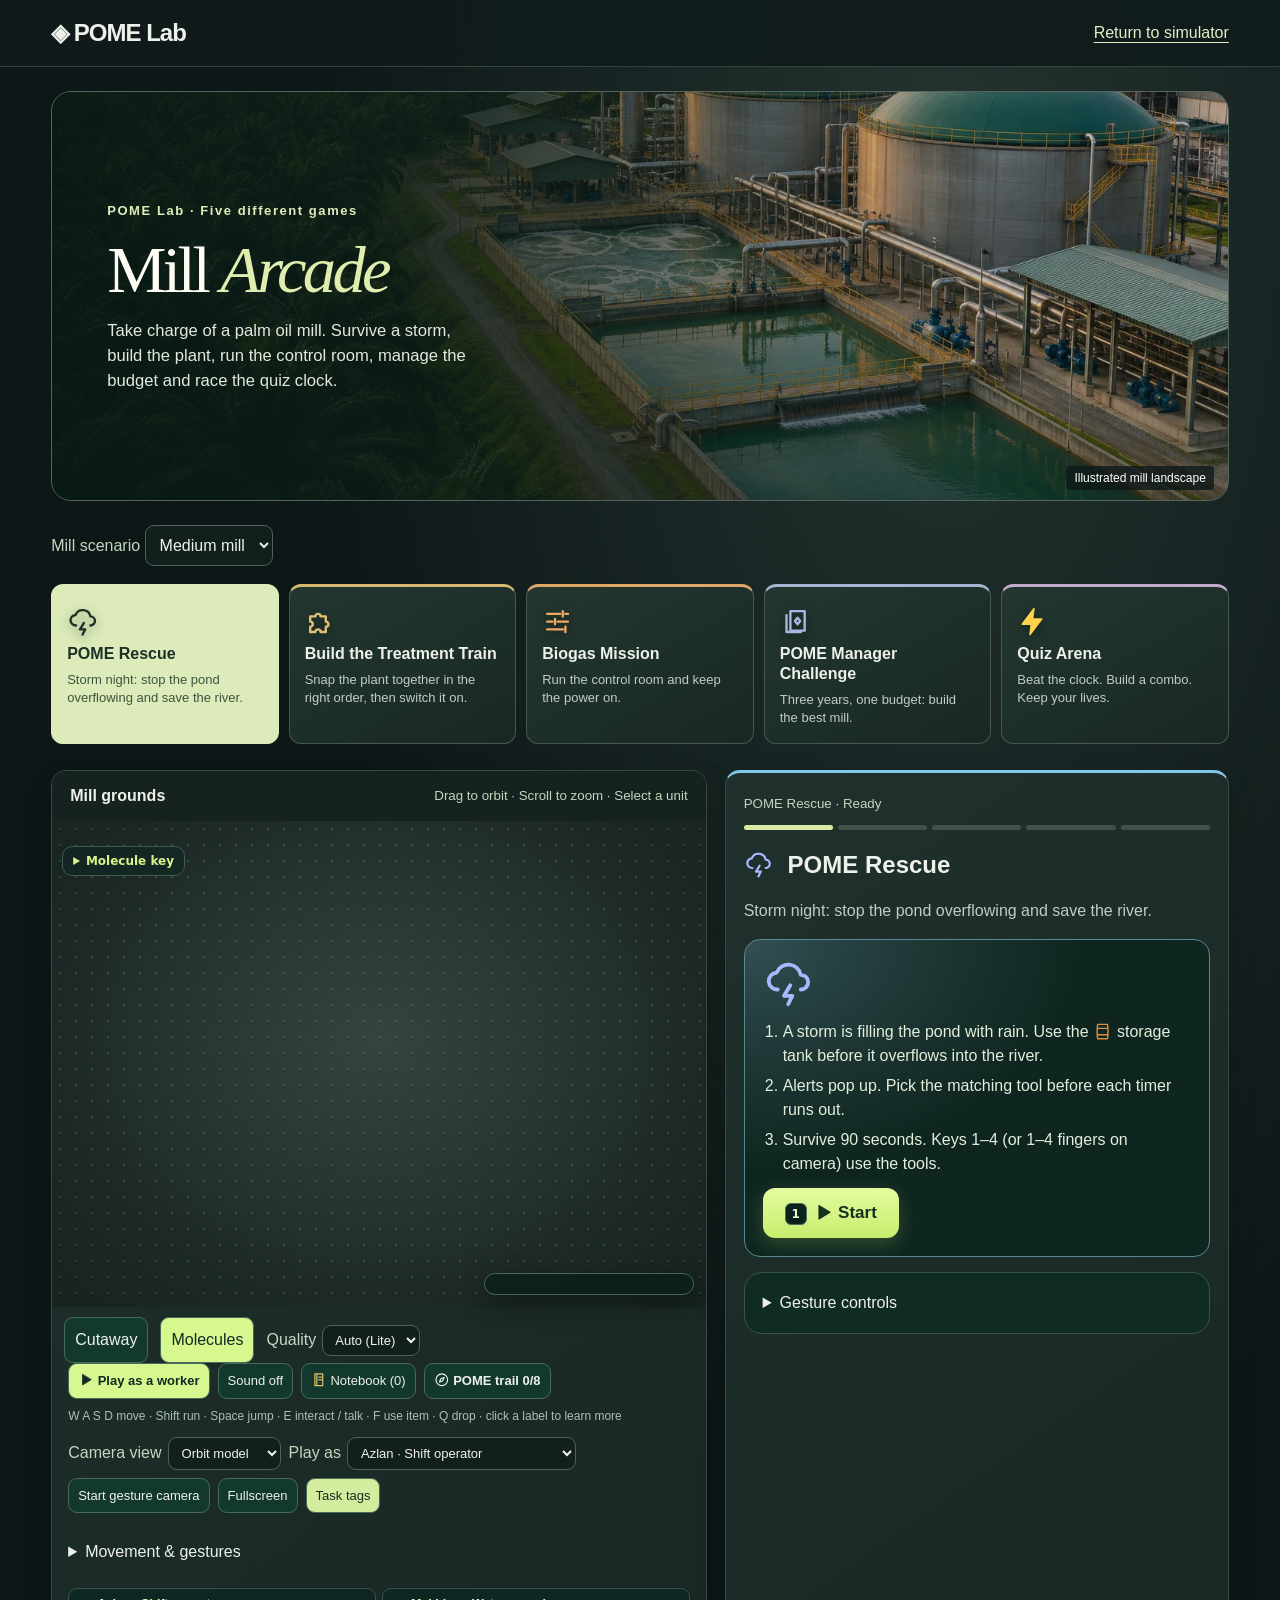
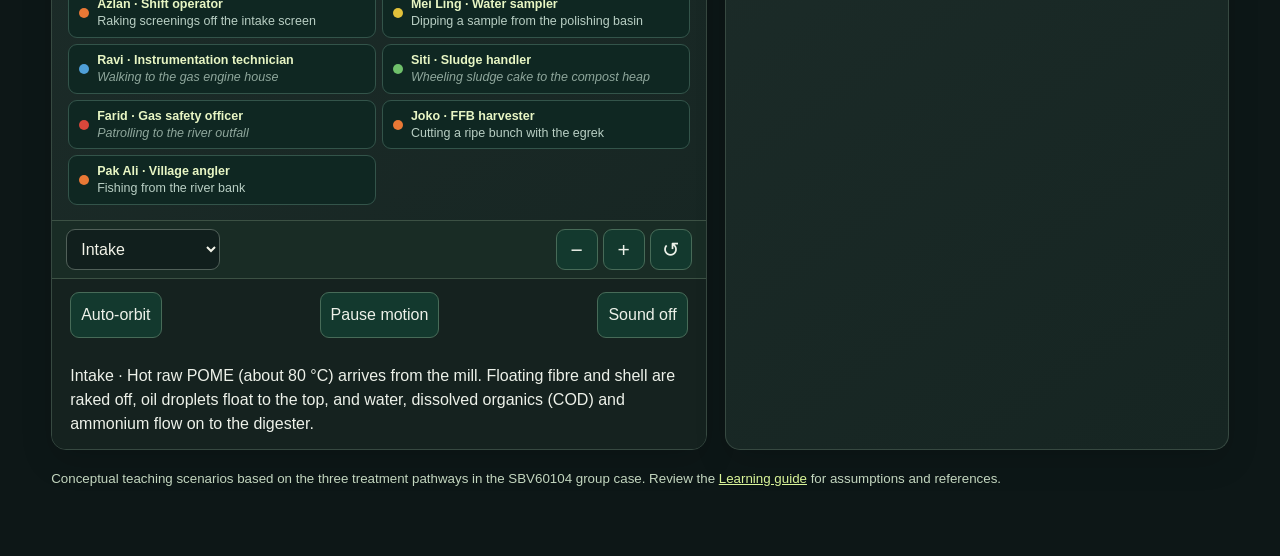
==== commit ff884864: "Replace emoji icons with a consistent hand-drawn SVG icon set - icons.js: about 80 line icons on one" ====
--- a/arcade.html
+++ b/arcade.html
@@ -1,17 +1,17 @@
 <!doctype html>
-<html lang="en"><meta charset="utf-8"><meta name="viewport" content="width=device-width,initial-scale=1"><title>POME Lab · Mill Arcade</title>
+<html lang="en"><meta charset="utf-8"><meta name="viewport" content="width=device-width,initial-scale=1"><link rel="manifest" href="manifest.webmanifest"><meta name="theme-color" content="#102b24"><link rel="icon" href="icons/icon-192.png"><link rel="apple-touch-icon" href="icons/icon-192.png"><title>POME Lab · Mill Arcade</title>
 <style>
 :root{color-scheme:dark;font:16px/1.5 system-ui,sans-serif;color:#eff5df;background:#081e1a}*{box-sizing:border-box}body{margin:0}main,header{max-width:1450px;margin:auto;padding:20px 4vw}header{display:flex;align-items:center;justify-content:space-between;border-bottom:1px solid #416457}a{color:#daf599}button,select,textarea{font:inherit;color:inherit;background:#13392e;border:1px solid #476b58;border-radius:9px;padding:10px;cursor:pointer}button:hover,button:focus-visible,select:focus-visible{outline:2px solid #d4f982}button:disabled{opacity:.65;cursor:default}h1{font-size:clamp(36px,6vw,74px);letter-spacing:-.065em;line-height:1;margin:15px 0;color:#e2fba1}h2{line-height:1.15}p{color:#bfcec0}.layout{display:grid;grid-template-columns:minmax(0,1.55fr) minmax(285px,.85fr);gap:18px}.world,article,details,.record{border:1px solid #385749;border-radius:18px;background:#102b24;padding:18px}.world{padding:0;overflow:hidden;align-self:start}.toolbar{display:flex;align-items:center;justify-content:space-between;gap:8px;flex-wrap:wrap;padding:12px 16px}.world canvas{width:100%;height:clamp(330px,50vh,640px);display:block;touch-action:none}.games{display:grid;grid-template-columns:repeat(auto-fit,minmax(155px,1fr));gap:8px;margin:18px 0}.games button{text-align:left}.games button[aria-pressed=true],.primary{background:#d7f88e;color:#102b24}.actions button{display:block;width:100%;text-align:left;margin:8px 0}.actions b{display:inline-block;margin-right:10px;color:#d9fa95}small,label{color:#c3d6bf}details,.record{margin-top:15px}summary{cursor:pointer}textarea{width:100%;min-height:70px}progress{accent-color:#cafa79}.result{border-left:3px solid #d7f88e;padding-left:12px}.record{background:#173428}.record li{margin-bottom:5px}[hidden]{display:none!important}@media(max-width:800px){.layout{grid-template-columns:1fr}.world canvas{height:340px}.games{display:flex;overflow:auto}.games button{min-width:145px}}@media print{body{background:white;color:black}header,main>:not(.record),.record button{display:none}.record{background:white;color:black;border:2px solid black}.record p{color:black}}
 </style><link rel="stylesheet" href="field.css?v=mission3">
-<link rel="stylesheet" href="gesture/panel.css"><link rel="stylesheet" href="process/explore.css?v=shift18"><link rel="stylesheet" href="process/play.css?v=shift18"><link rel="stylesheet" href="games.css?v=shift18"><header><b>◈ POME Lab</b><a href="./index.html">Return to simulator</a></header>
+<link rel="stylesheet" href="gesture/panel.css"><link rel="stylesheet" href="process/explore.css?v=shift22"><link rel="stylesheet" href="process/play.css?v=shift22"><link rel="stylesheet" href="games.css?v=shift22"><header><b>◈ POME Lab</b><a href="./index.html">Return to simulator</a></header>
 <main><figure class="field-cover"><div><span class="eyebrow">POME Lab · Five different games</span><h1>Mill <em>Arcade</em></h1><p>Take charge of a palm oil mill. Survive a storm, build the plant, run the control room, manage the budget and race the quiz clock.</p></div><figcaption>Illustrated mill landscape</figcaption></figure>
 <label>Mill scenario <select id="scenario"><option value="small">Small mill</option><option value="medium" selected>Medium mill</option><option value="large">Large mill</option></select></label>
 <div class="games" id="games" aria-label="Choose a game"></div><div class="layout"><div class="world"><div class="toolbar"><b>Mill grounds</b><small>Drag to orbit · Scroll to zoom · Select a unit</small></div><canvas id="plant" tabindex="0" aria-label="Interactive three-dimensional palm oil mill"></canvas><div class="toolbar"><button id="orbit">Auto-orbit</button><button id="motion">Pause motion</button><button id="sound">Sound off</button></div><div class="toolbar"><span id="inspect" aria-live="polite">Select a plant unit to inspect it.</span></div></div>
 <article><small id="progress"></small><h2 id="mission"></h2><p id="brief"></p><div class="actions" id="actions"></div><p id="feedback" role="status"></p><button class="primary" hidden id="next">Continue</button><details><summary>Gesture controls</summary><section id="gesturePanel" lang="ms"><h2>Kawalan gesture</h2><label for="power">Mod kawalan</label> <select id="power"><option value="gesture">1–4 Jari</option><option value="face">Gerak Kepala</option><option value="orb">Magic Orb</option><option value="fire">Fireball</option><option value="menu">Kursor AI &amp; loji 3D</option><option value="practice">Akademi Gesture</option><option value="board">Padankan stesen rawatan</option><option value="valve">Latihan injap aliran</option></select><p id="powerHint"></p><button id="aiCursorToggle" disabled>Kamera kuiz</button> <button id="cameraHelpTop">Bantuan kamera</button> <button id="gestureSettings">Tetapan</button> <button id="gestureReset">Reset kawalan</button><p data-camera-status role="status">Kamera belum aktif.</p><div id="activity"></div></section></details></article></div>
 <section class="record" hidden id="record"><h2>Certificate of participation</h2><p id="summary"></p><ol id="log"></ol><label>Participant name (optional)<input id="learner" placeholder="Your name" style="display:block;width:100%;padding:8px;margin-bottom:10px"></label><label>Explain your recommendation and one condition the mill must meet.<textarea id="reflection"></textarea></label><button id="print">Print / save as PDF</button> <button id="again">Play again</button></section><p><small>Conceptual teaching scenarios based on the three treatment pathways in the SBV60104 group case. Review the <a href="./index.html">Learning guide</a> for assumptions and references.</small></p></main>
-<script src="plant.js?v=gesture5"></script><script src="missions.js?v=shift18"></script><dialog id="modal"><button id="closeModal" class="close-btn" aria-label="Tutup">×</button><div id="modalBody"></div></dialog><div id="toast" role="status"></div>
+<script src="icons.js?v=shift22b"></script><script src="plant.js?v=gesture5"></script><script src="missions.js?v=shift22"></script><dialog id="modal"><button id="closeModal" class="close-btn" aria-label="Tutup">×</button><div id="modalBody"></div></dialog><div id="toast" role="status"></div>
 <aside id="cameraDock" class="camera-dock" hidden aria-label="Kawalan kamera"><div class="camera-dock-head"><b id="cameraMode">KAMERA AI</b><button id="cameraMinimize" aria-expanded="true" aria-controls="cameraBody" aria-label="Kecilkan atau besarkan kamera">−</button></div><div id="cameraBody"><div class="camera-box"><video id="cameraVideo" autoplay muted playsinline webkit-playsinline></video><canvas id="handCanvas" aria-hidden="true"></canvas></div><div id="fingerLabel" class="finger-label">Pengesanan belum bermula</div></div><div id="trackingQuality" class="tracking-quality" aria-live="off">Tangan belum dikesan</div><div id="calibrationHUD" class="calibration-hud" hidden><strong id="calibrationTitle"></strong><p id="calibrationInstruction"></p><progress id="calibrationProgress" max="1" value="0"></progress><button id="calibrationCancel" class="btn ghost">Batal kalibrasi</button></div><p id="cameraStatus" class="camera-status" role="status" aria-live="polite">Kamera belum aktif.</p><div class="camera-controls"><button class="btn" id="cameraStart">Aktifkan kamera</button><button class="btn ghost" id="cameraStop" disabled>Tutup</button><button class="btn ghost" id="cameraFlip" aria-label="Tukar kamera depan atau belakang">↻ Kamera</button><button class="btn ghost" id="faceCalibrate" hidden>Kalibrasi wajah</button><button class="btn ghost" id="handCalibrate">Kalibrasi tangan</button><button class="btn ghost" id="cameraSettingsBtn">⚙ Kawalan</button><button class="btn ghost" id="cameraHelpBtn">Bantuan kamera</button></div><label class="toggle-row"><input type="checkbox" id="cameraCompatible">Mod Serasi (kamera asas)</label></aside>
 <section id="cameraHelp" class="camera-help-panel" hidden aria-label="Bantuan izin kamera"><button id="cameraHelpClose" class="close-btn" aria-label="Tutup bantuan kamera">×</button><div class="eyebrow">ANDROID · IPHONE · IPAD · TABLET</div><h2>Tiada prompt kamera?</h2><p id="cameraContext"></p><ol><li>Buka pautan permainan terus dalam <b>Chrome pada Android</b> atau <b>Safari pada iPhone/iPad</b>. Pelayar dalam WhatsApp, Instagram atau aplikasi lain mungkin menyekat permintaan kamera.</li><li>Tekan <b>Aktifkan kamera</b>, kemudian pilih <b>Benarkan / Allow</b> pada prompt pelayar.</li><li>Jika pernah disekat, buka tetapan laman pada ikon di sebelah alamat. Benarkan Kamera dan muat semula. Semak juga izin kamera pelayar dalam tetapan peranti.</li><li>Tutup aplikasi kamera atau panggilan video lain. Cuba <b>Mod Serasi</b> atau tukar kamera.</li></ol><p>Pelayar dan peranti mengawal izin kamera. Permainan tidak boleh memaksa prompt atau membatalkan sekatan peranti.</p><div class="actions-row"><a id="cameraDirect" class="btn" rel="noopener" target="_blank">Buka tab penuh ↗</a><a id="cameraChrome" class="btn secondary" hidden>Buka Chrome ↗</a><button id="cameraCopy" class="btn secondary">Salin pautan</button></div><input id="cameraUrl" readonly hidden aria-label="Pautan permainan untuk disalin"></section>
 <div id="ai-virtual-cursor" class="ai-virtual-cursor" hidden aria-hidden="true"><span>✦</span></div>
-<script src="gesture/camera-support.js"></script><script src="arcade.js?v=shift18"></script>
-<script type="module" src="gesture/pome.mjs?v=shift3"></script></html>+<script src="gesture/camera-support.js"></script><script src="arcade.js?v=shift22"></script>
+<script type="module" src="gesture/pome.mjs?v=shift3"></script><script type="module" src="process/pwa.mjs?v=shift22"></script></html>
